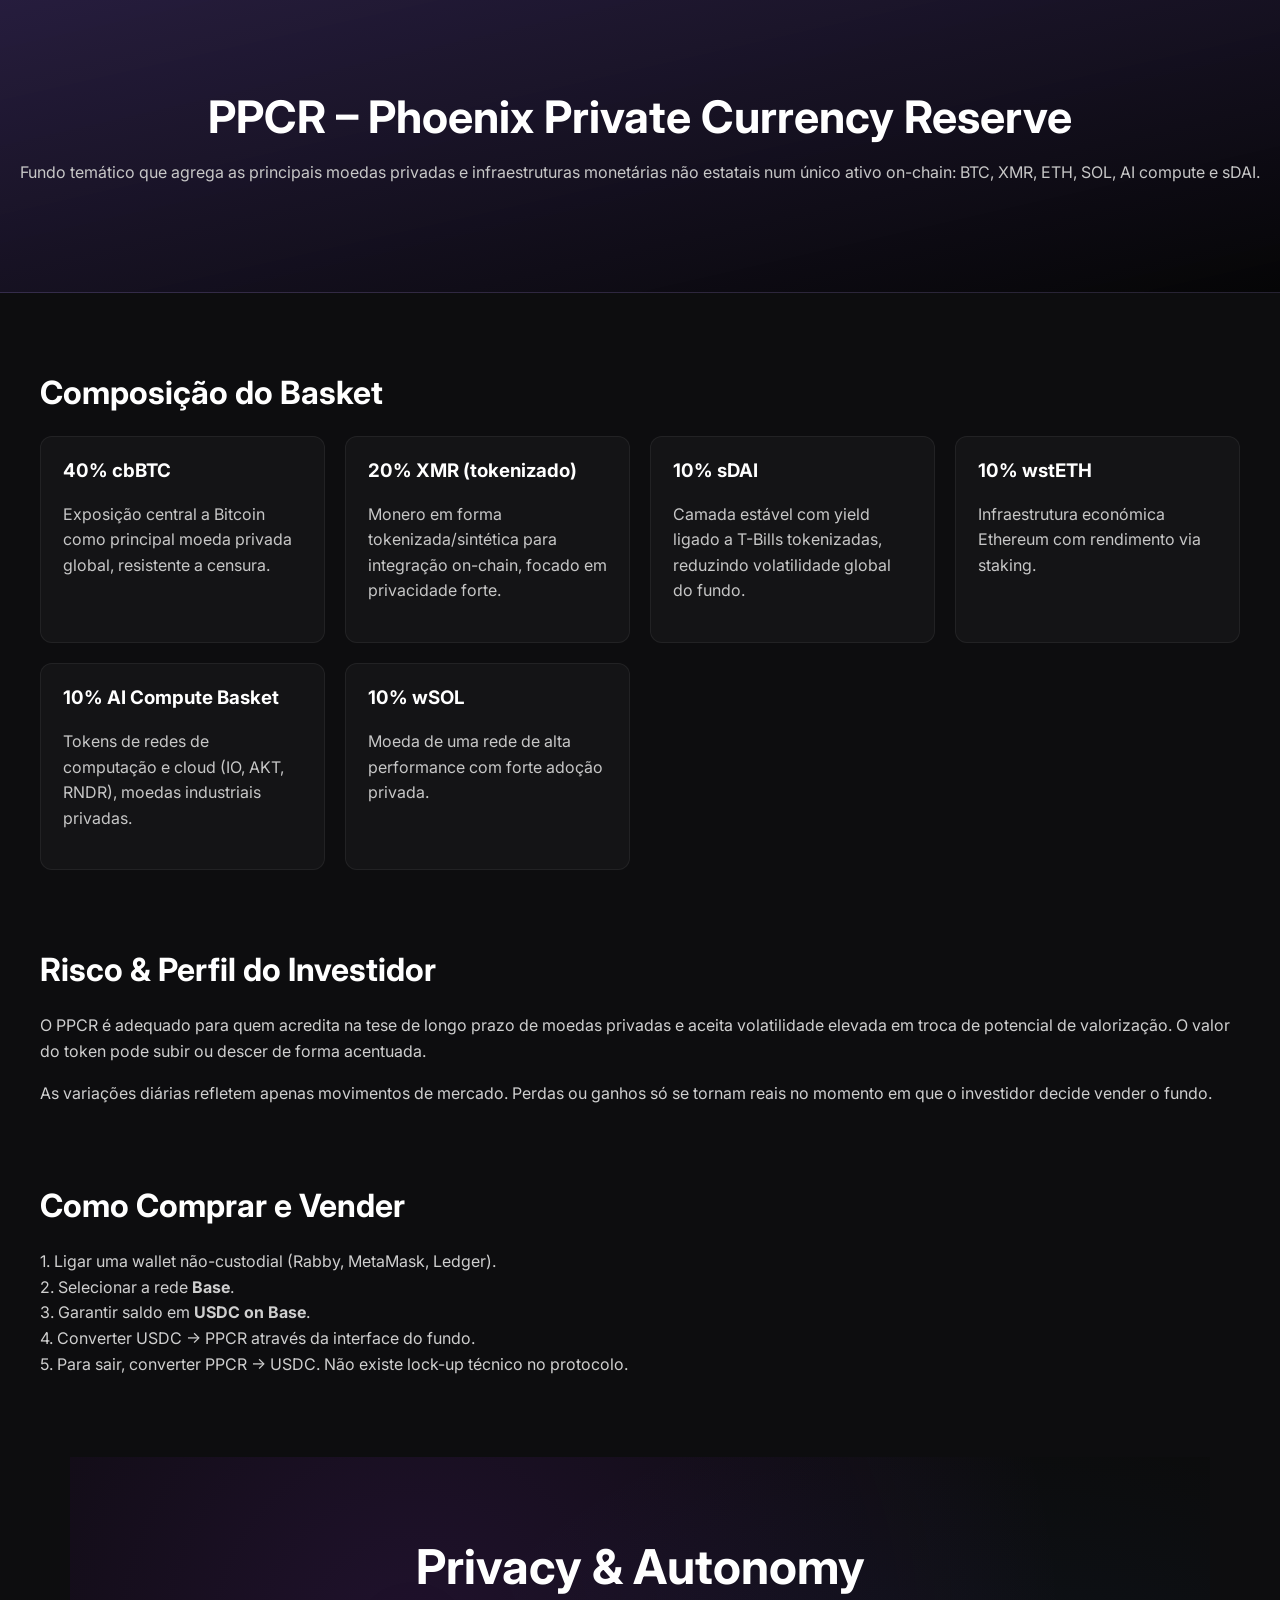
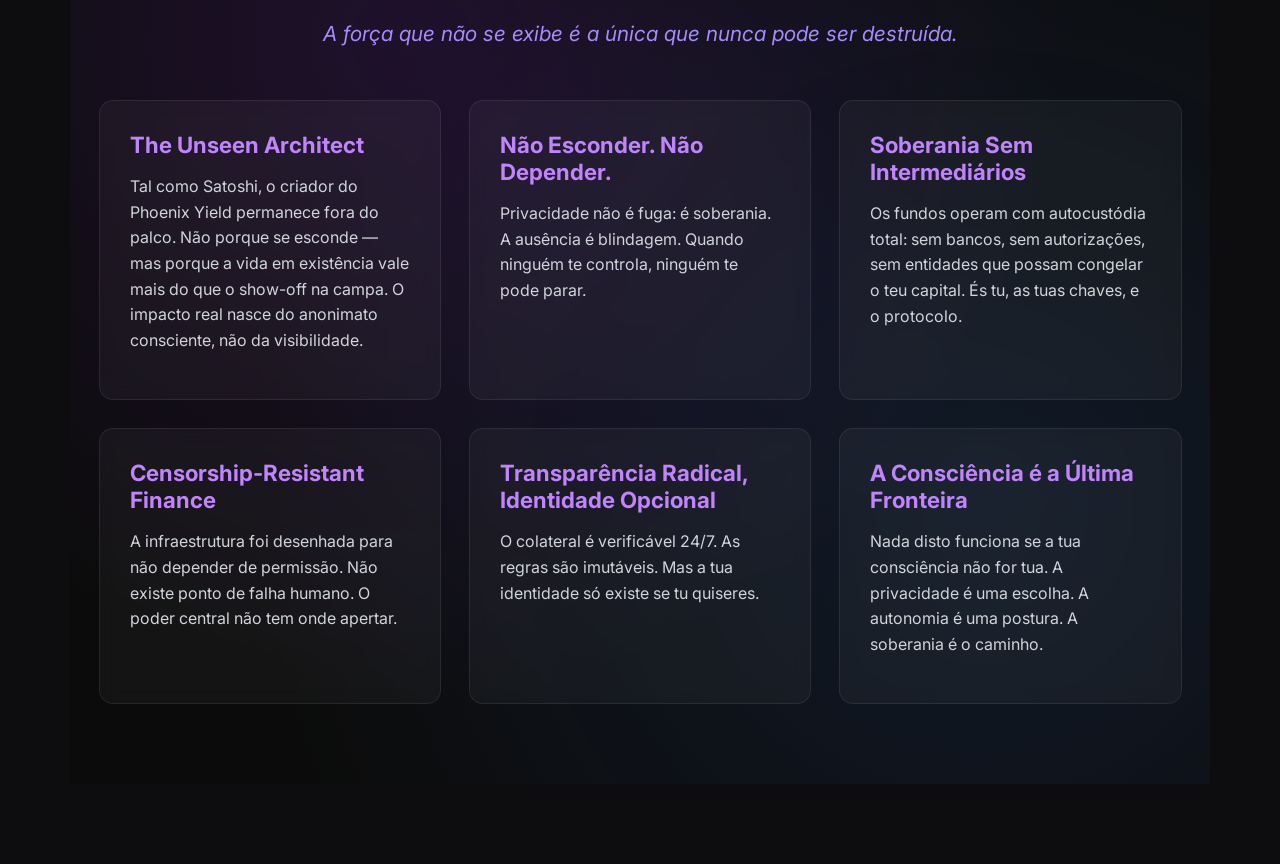
==== funds/ppcr.html @ 4fe915e6 "Initial commit: Phoenix Yield Ecosystem" ====
<!DOCTYPE html>
<html lang="pt">
<head>
  <meta charset="UTF-8">
  <title>PPCR – Phoenix Private Currency Reserve</title>
  <link rel="stylesheet" href="../css/global.css">
  <link rel="stylesheet" href="../css/fund.css">
  <link rel="stylesheet" href="../css/privacy.css">
</head>

<body>

<header class="fund-hero">
  <h1>PPCR – Phoenix Private Currency Reserve</h1>
  <p>
    Fundo temático que agrega as principais moedas privadas e infraestruturas monetárias não estatais
    num único ativo on-chain: BTC, XMR, ETH, SOL, AI compute e sDAI.
  </p>
</header>

<section class="basket">
  <h2>Composição do Basket</h2>
  <div class="basket-grid">
    <div class="basket-item">
      <h3>40% cbBTC</h3>
      <p>Exposição central a Bitcoin como principal moeda privada global, resistente a censura.</p>
    </div>
    <div class="basket-item">
      <h3>20% XMR (tokenizado)</h3>
      <p>Monero em forma tokenizada/sintética para integração on-chain, focado em privacidade forte.</p>
    </div>
    <div class="basket-item">
      <h3>10% sDAI</h3>
      <p>Camada estável com yield ligado a T-Bills tokenizadas, reduzindo volatilidade global do fundo.</p>
    </div>
    <div class="basket-item">
      <h3>10% wstETH</h3>
      <p>Infraestrutura económica Ethereum com rendimento via staking.</p>
    </div>
    <div class="basket-item">
      <h3>10% AI Compute Basket</h3>
      <p>Tokens de redes de computação e cloud (IO, AKT, RNDR), moedas industriais privadas.</p>
    </div>
    <div class="basket-item">
      <h3>10% wSOL</h3>
      <p>Moeda de uma rede de alta performance com forte adoção privada.</p>
    </div>
  </div>
</section>

<section class="risk">
  <h2>Risco & Perfil do Investidor</h2>
  <p>
    O PPCR é adequado para quem acredita na tese de longo prazo de moedas privadas e aceita volatilidade elevada
    em troca de potencial de valorização. O valor do token pode subir ou descer de forma acentuada.
  </p>
  <p>
    As variações diárias refletem apenas movimentos de mercado. Perdas ou ganhos só se tornam reais no momento
    em que o investidor decide vender o fundo.
  </p>
</section>

<section class="risk">
  <h2>Como Comprar e Vender</h2>
  <p>
    1. Ligar uma wallet não-custodial (Rabby, MetaMask, Ledger).<br>
    2. Selecionar a rede <strong>Base</strong>.<br>
    3. Garantir saldo em <strong>USDC on Base</strong>.<br>
    4. Converter USDC → PPCR através da interface do fundo.<br>
    5. Para sair, converter PPCR → USDC. Não existe lock-up técnico no protocolo.
  </p>
</section>

<section id="privacy-block"></section>

<script src="../js/load-privacy.js"></script>
</body>
</html>
---- css/global.css ----
/* GLOBAL PHOENIX YIELD THEME */

@import url('https://fonts.googleapis.com/css2?family=Inter:wght@300;400;600;700;800&display=swap');

body {
  margin: 0;
  padding: 0;
  font-family: 'Inter', sans-serif;
  background: #0d0d0f;
  color: #d6d6d6;
}

h1, h2, h3 {
  color: #ffffff;
  margin: 0 0 20px;
  font-weight: 700;
}

p {
  line-height: 1.6;
  color: #c7c7c7;
}

a {
  color: #8b5cf6;
  text-decoration: none;
}

.hero {
  text-align: center;
  padding: 90px 20px;
  background: radial-gradient(circle at 50% 20%, rgba(139,92,246,0.25), transparent),
              linear-gradient(to bottom, #141415, #0d0d0f);
  border-bottom: 1px solid rgba(255,255,255,0.07);
}

.hero h1 {
  font-size: 3.3rem;
  margin-bottom: 12px;
}

.hero p {
  font-size: 1.25rem;
  color: #bdbdbd;
}

.fund-list {
  width: 95%;
  max-width: 1200px;
  margin: 60px auto;
}

.fund-list h2 {
  text-align: center;
  font-size: 2.2rem;
  margin-bottom: 40px;
}

.fund-grid {
  display: grid;
  grid-template-columns: repeat(auto-fit, minmax(220px, 1fr));
  gap: 28px;
}

.fund-card {
  background: rgba(255,255,255,0.03);
  padding: 30px;
  border-radius: 14px;
  text-align: center;
  border: 1px solid rgba(255,255,255,0.06);
  transition: all 0.25s ease;
}

.fund-card:hover {
  transform: translateY(-6px);
  background: rgba(255,255,255,0.06);
  box-shadow: 0 0 40px rgba(0,0,0,0.5);
}

.fund-card h3 {
  font-size: 2rem;
  color: #a78bfa;
  margin-bottom: 6px;
}

.fund-card p {
  font-size: 1rem;
  color: #d4d4d4;
}

/* COMMON STRUCTURE */

section {
  margin: 80px auto;
  width: 95%;
  max-width: 1200px;
}
---- css/fund.css ----
/* FUND PAGE THEME */

.fund-hero {
  text-align: center;
  padding: 90px 20px;
  background: linear-gradient(to bottom right, rgba(139,92,246,0.20), rgba(0,0,0,0.6)),
              #0d0d0f;
  border-bottom: 1px solid rgba(255,255,255,0.07);
}

.fund-hero h1 {
  font-size: 2.8rem;
  margin-bottom: 12px;
}

.basket h2, .risk h2 {
  font-size: 2rem;
  text-align: left;
  margin-bottom: 24px;
}

.basket-grid {
  display: grid;
  grid-template-columns: repeat(auto-fit, minmax(260px,1fr));
  gap: 20px;
}

.basket-item {
  background: rgba(255,255,255,0.03);
  padding: 22px;
  border-radius: 12px;
  border: 1px solid rgba(255,255,255,0.06);
}

.risk {
  margin-top: 60px;
}

.risk p {
  color: #cfcfcf;
}
---- css/privacy.css ----
/* PRIVACY BLOCK */

.privacy-block {
  padding: 80px 0;
  background: radial-gradient(circle at 30% 20%, rgba(147,51,234,0.15), transparent 60%),
              radial-gradient(circle at 80% 70%, rgba(59,130,246,0.12), transparent 65%),
              #0b0b0b;
  color: #e5e7eb;
}

.privacy-container {
  width: 95%;
  max-width: 1250px;
  margin: 0 auto;
}

.privacy-title {
  text-align: center;
  font-size: 3rem;
  font-weight: 700;
  margin-bottom: 10px;
}

.privacy-subtitle {
  text-align: center;
  font-size: 1.3rem;
  margin-bottom: 50px;
  color: #a78bfa;
  font-style: italic;
}

.privacy-grid {
  display: grid;
  grid-template-columns: repeat(auto-fit, minmax(280px, 1fr));
  gap: 28px;
}

.privacy-card {
  background: rgba(255,255,255,0.04);
  padding: 30px;
  border-radius: 14px;
  border: 1px solid rgba(255,255,255,0.08);
  backdrop-filter: blur(8px);
  transition: 0.25s;
}

.privacy-card:hover {
  transform: translateY(-6px);
}

.privacy-card h3 {
  color: #c084fc;
  font-size: 1.4rem;
  margin-bottom: 12px;
}

.privacy-card p {
  color: #d1d5db;
}
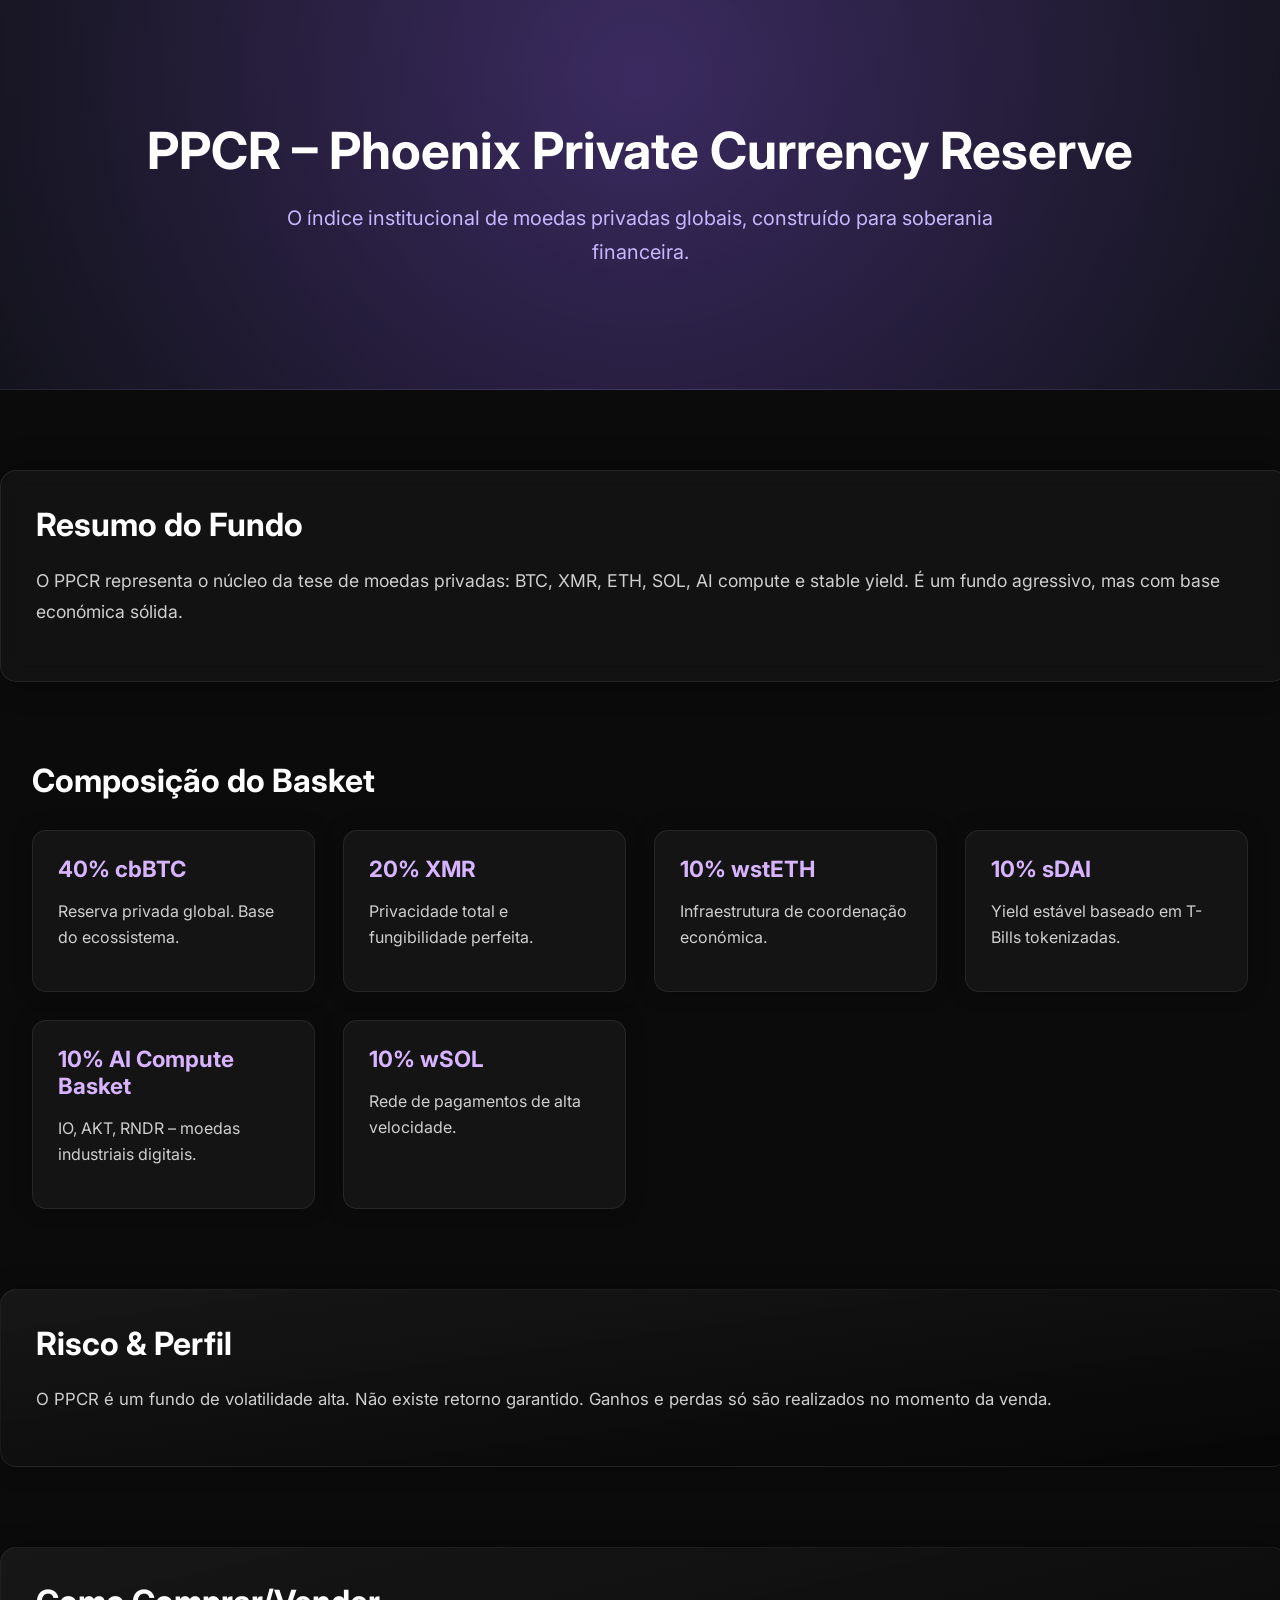
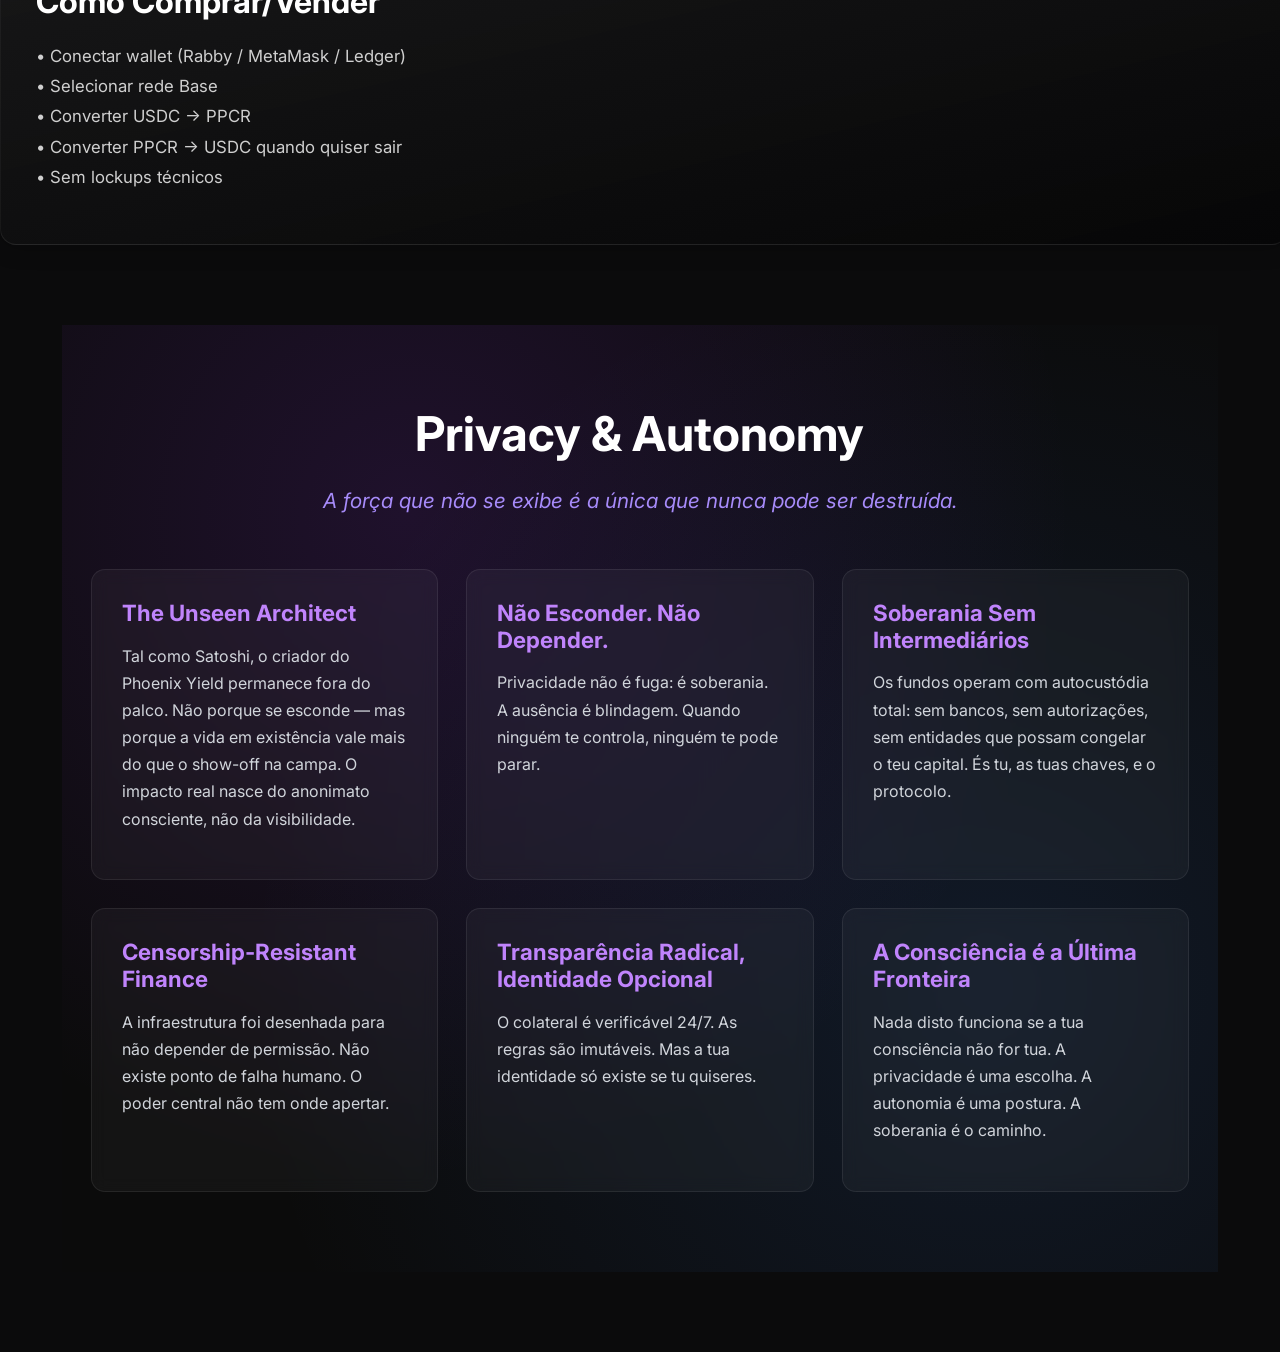
==== commit fa75a7de: "Upgrade to premium design: improved CSS and PPCR page" ====
--- a/funds/ppcr.html
+++ b/funds/ppcr.html
@@ -3,6 +3,7 @@
 <head>
   <meta charset="UTF-8">
   <title>PPCR – Phoenix Private Currency Reserve</title>
+
   <link rel="stylesheet" href="../css/global.css">
   <link rel="stylesheet" href="../css/fund.css">
   <link rel="stylesheet" href="../css/privacy.css">
@@ -12,67 +13,75 @@
 
 <header class="fund-hero">
   <h1>PPCR – Phoenix Private Currency Reserve</h1>
-  <p>
-    Fundo temático que agrega as principais moedas privadas e infraestruturas monetárias não estatais
-    num único ativo on-chain: BTC, XMR, ETH, SOL, AI compute e sDAI.
-  </p>
+  <p>O índice institucional de moedas privadas globais, construído para soberania financeira.</p>
 </header>
 
-<section class="basket">
+<section class="fund-summary">
+  <h2>Resumo do Fundo</h2>
+  <p>
+    O PPCR representa o núcleo da tese de moedas privadas: BTC, XMR, ETH, SOL, AI compute
+    e stable yield. É um fundo agressivo, mas com base económica sólida.
+  </p>
+</section>
+
+<section>
   <h2>Composição do Basket</h2>
+
   <div class="basket-grid">
+
     <div class="basket-item">
       <h3>40% cbBTC</h3>
-      <p>Exposição central a Bitcoin como principal moeda privada global, resistente a censura.</p>
+      <p>Reserva privada global. Base do ecossistema.</p>
     </div>
+
     <div class="basket-item">
-      <h3>20% XMR (tokenizado)</h3>
-      <p>Monero em forma tokenizada/sintética para integração on-chain, focado em privacidade forte.</p>
+      <h3>20% XMR</h3>
+      <p>Privacidade total e fungibilidade perfeita.</p>
     </div>
+
+    <div class="basket-item">
+      <h3>10% wstETH</h3>
+      <p>Infraestrutura de coordenação económica.</p>
+    </div>
+
     <div class="basket-item">
       <h3>10% sDAI</h3>
-      <p>Camada estável com yield ligado a T-Bills tokenizadas, reduzindo volatilidade global do fundo.</p>
+      <p>Yield estável baseado em T-Bills tokenizadas.</p>
     </div>
-    <div class="basket-item">
-      <h3>10% wstETH</h3>
-      <p>Infraestrutura económica Ethereum com rendimento via staking.</p>
-    </div>
+
     <div class="basket-item">
       <h3>10% AI Compute Basket</h3>
-      <p>Tokens de redes de computação e cloud (IO, AKT, RNDR), moedas industriais privadas.</p>
+      <p>IO, AKT, RNDR – moedas industriais digitais.</p>
     </div>
+
     <div class="basket-item">
       <h3>10% wSOL</h3>
-      <p>Moeda de uma rede de alta performance com forte adoção privada.</p>
+      <p>Rede de pagamentos de alta velocidade.</p>
     </div>
+
   </div>
 </section>
 
-<section class="risk">
-  <h2>Risco & Perfil do Investidor</h2>
+<section class="risk-box">
+  <h2>Risco & Perfil</h2>
   <p>
-    O PPCR é adequado para quem acredita na tese de longo prazo de moedas privadas e aceita volatilidade elevada
-    em troca de potencial de valorização. O valor do token pode subir ou descer de forma acentuada.
-  </p>
-  <p>
-    As variações diárias refletem apenas movimentos de mercado. Perdas ou ganhos só se tornam reais no momento
-    em que o investidor decide vender o fundo.
+    O PPCR é um fundo de volatilidade alta. Não existe retorno garantido.  
+    Ganhos e perdas só são realizados no momento da venda.
   </p>
 </section>
 
-<section class="risk">
-  <h2>Como Comprar e Vender</h2>
+<section class="risk-box">
+  <h2>Como Comprar/Vender</h2>
   <p>
-    1. Ligar uma wallet não-custodial (Rabby, MetaMask, Ledger).<br>
-    2. Selecionar a rede <strong>Base</strong>.<br>
-    3. Garantir saldo em <strong>USDC on Base</strong>.<br>
-    4. Converter USDC → PPCR através da interface do fundo.<br>
-    5. Para sair, converter PPCR → USDC. Não existe lock-up técnico no protocolo.
+    • Conectar wallet (Rabby / MetaMask / Ledger)<br>
+    • Selecionar rede Base<br>
+    • Converter USDC → PPCR<br>
+    • Converter PPCR → USDC quando quiser sair<br>
+    • Sem lockups técnicos
   </p>
 </section>
 
 <section id="privacy-block"></section>
-
 <script src="../js/load-privacy.js"></script>
 </body>
 </html>
--- a/css/global.css
+++ b/css/global.css
@@ -1,31 +1,51 @@
-/* GLOBAL PHOENIX YIELD THEME */
-
 @import url('https://fonts.googleapis.com/css2?family=Inter:wght@300;400;600;700;800&display=swap');
 
 body {
   margin: 0;
   padding: 0;
   font-family: 'Inter', sans-serif;
-  background: #0d0d0f;
-  color: #d6d6d6;
+  background: #0b0b0c;
+  color: #e6e6e6;
 }
 
 h1, h2, h3 {
-  color: #ffffff;
+  font-weight: 700;
   margin: 0 0 20px;
-  font-weight: 700;
+  line-height: 1.2;
 }
 
-p {
-  line-height: 1.6;
-  color: #c7c7c7;
+p { line-height: 1.7; color: #cfcfcf; }
+
+a { color: #a78bfa; text-decoration: none; }
+
+section {
+  width: 95%;
+  max-width: 1250px;
+  margin: 80px auto;
 }
 
-a {
-  color: #8b5cf6;
-  text-decoration: none;
+/* HERO CINEMATOGRÁFICO */
+.fund-hero {
+  text-align: center;
+  padding: 120px 20px;
+  background: radial-gradient(circle at 50% 20%, rgba(139,92,246,0.35), rgba(20,20,30,0.9)),
+              linear-gradient(to bottom, #111, #0b0b0c);
+  border-bottom: 1px solid rgba(255,255,255,0.06);
 }
 
+.fund-hero h1 {
+  font-size: 3.2rem;
+  color: #fff;
+}
+
+.fund-hero p {
+  max-width: 720px;
+  margin: 20px auto 0;
+  font-size: 1.25rem;
+  color: #c8b6ff;
+}
+
+/* INDEX PAGE STYLES */
 .hero {
   text-align: center;
   padding: 90px 20px;
@@ -87,11 +107,3 @@
   font-size: 1rem;
   color: #d4d4d4;
 }
-
-/* COMMON STRUCTURE */
-
-section {
-  margin: 80px auto;
-  width: 95%;
-  max-width: 1200px;
-}
--- a/css/fund.css
+++ b/css/fund.css
@@ -1,41 +1,81 @@
-/* FUND PAGE THEME */
-
-.fund-hero {
-  text-align: center;
-  padding: 90px 20px;
-  background: linear-gradient(to bottom right, rgba(139,92,246,0.20), rgba(0,0,0,0.6)),
-              #0d0d0f;
-  border-bottom: 1px solid rgba(255,255,255,0.07);
+/* FUND SUMMARY BOX */
+.fund-summary {
+  background: rgba(255,255,255,0.03);
+  padding: 35px;
+  border-radius: 16px;
+  border: 1px solid rgba(255,255,255,0.08);
+  box-shadow: 0 0 30px rgba(0,0,0,0.35);
+  backdrop-filter: blur(10px);
 }
 
-.fund-hero h1 {
-  font-size: 2.8rem;
+.fund-summary h2 {
+  font-size: 2rem;
+  color: #fff;
+  margin-bottom: 20px;
+}
+
+.fund-summary p {
+  font-size: 1.1rem;
+  line-height: 1.8;
+  color: #cfcfcf;
+}
+
+/* BASKET GRID */
+.basket-grid {
+  display: grid;
+  grid-template-columns: repeat(auto-fit, minmax(260px,1fr));
+  gap: 28px;
+}
+
+.basket-item {
+  background: rgba(255,255,255,0.04);
+  padding: 25px;
+  border-radius: 14px;
+  border: 1px solid rgba(255,255,255,0.08);
+  box-shadow: 0 0 20px rgba(0,0,0,0.25);
+  transition: transform .25s ease;
+}
+
+.basket-item:hover {
+  transform: translateY(-6px);
+}
+
+.basket-item h3 {
+  font-size: 1.4rem;
+  color: #d8b4ff;
   margin-bottom: 12px;
 }
 
-.basket h2, .risk h2 {
-  font-size: 2rem;
-  text-align: left;
-  margin-bottom: 24px;
+.basket-item p {
+  color: #cfcfcf;
+  line-height: 1.6;
 }
 
-.basket-grid {
-  display: grid;
-  grid-template-columns: repeat(auto-fit, minmax(260px,1fr));
-  gap: 20px;
+/* RISK BOXES */
+.risk-box {
+  background: linear-gradient(to bottom right, rgba(255,255,255,0.05), rgba(0,0,0,0.4));
+  padding: 35px;
+  border-radius: 16px;
+  border: 1px solid rgba(255,255,255,0.07);
+  box-shadow: 0 0 25px rgba(0,0,0,0.3);
+  margin-top: 40px;
 }
 
-.basket-item {
-  background: rgba(255,255,255,0.03);
-  padding: 22px;
-  border-radius: 12px;
-  border: 1px solid rgba(255,255,255,0.06);
+.risk-box h2 {
+  font-size: 2rem;
+  color: #fff;
+  margin-bottom: 20px;
 }
 
-.risk {
-  margin-top: 60px;
+.risk-box p {
+  font-size: 1.05rem;
+  line-height: 1.8;
+  color: #cfcfcf;
 }
 
-.risk p {
-  color: #cfcfcf;
+/* SECTION HEADINGS */
+section h2 {
+  font-size: 2rem;
+  color: #fff;
+  margin-bottom: 30px;
 }
